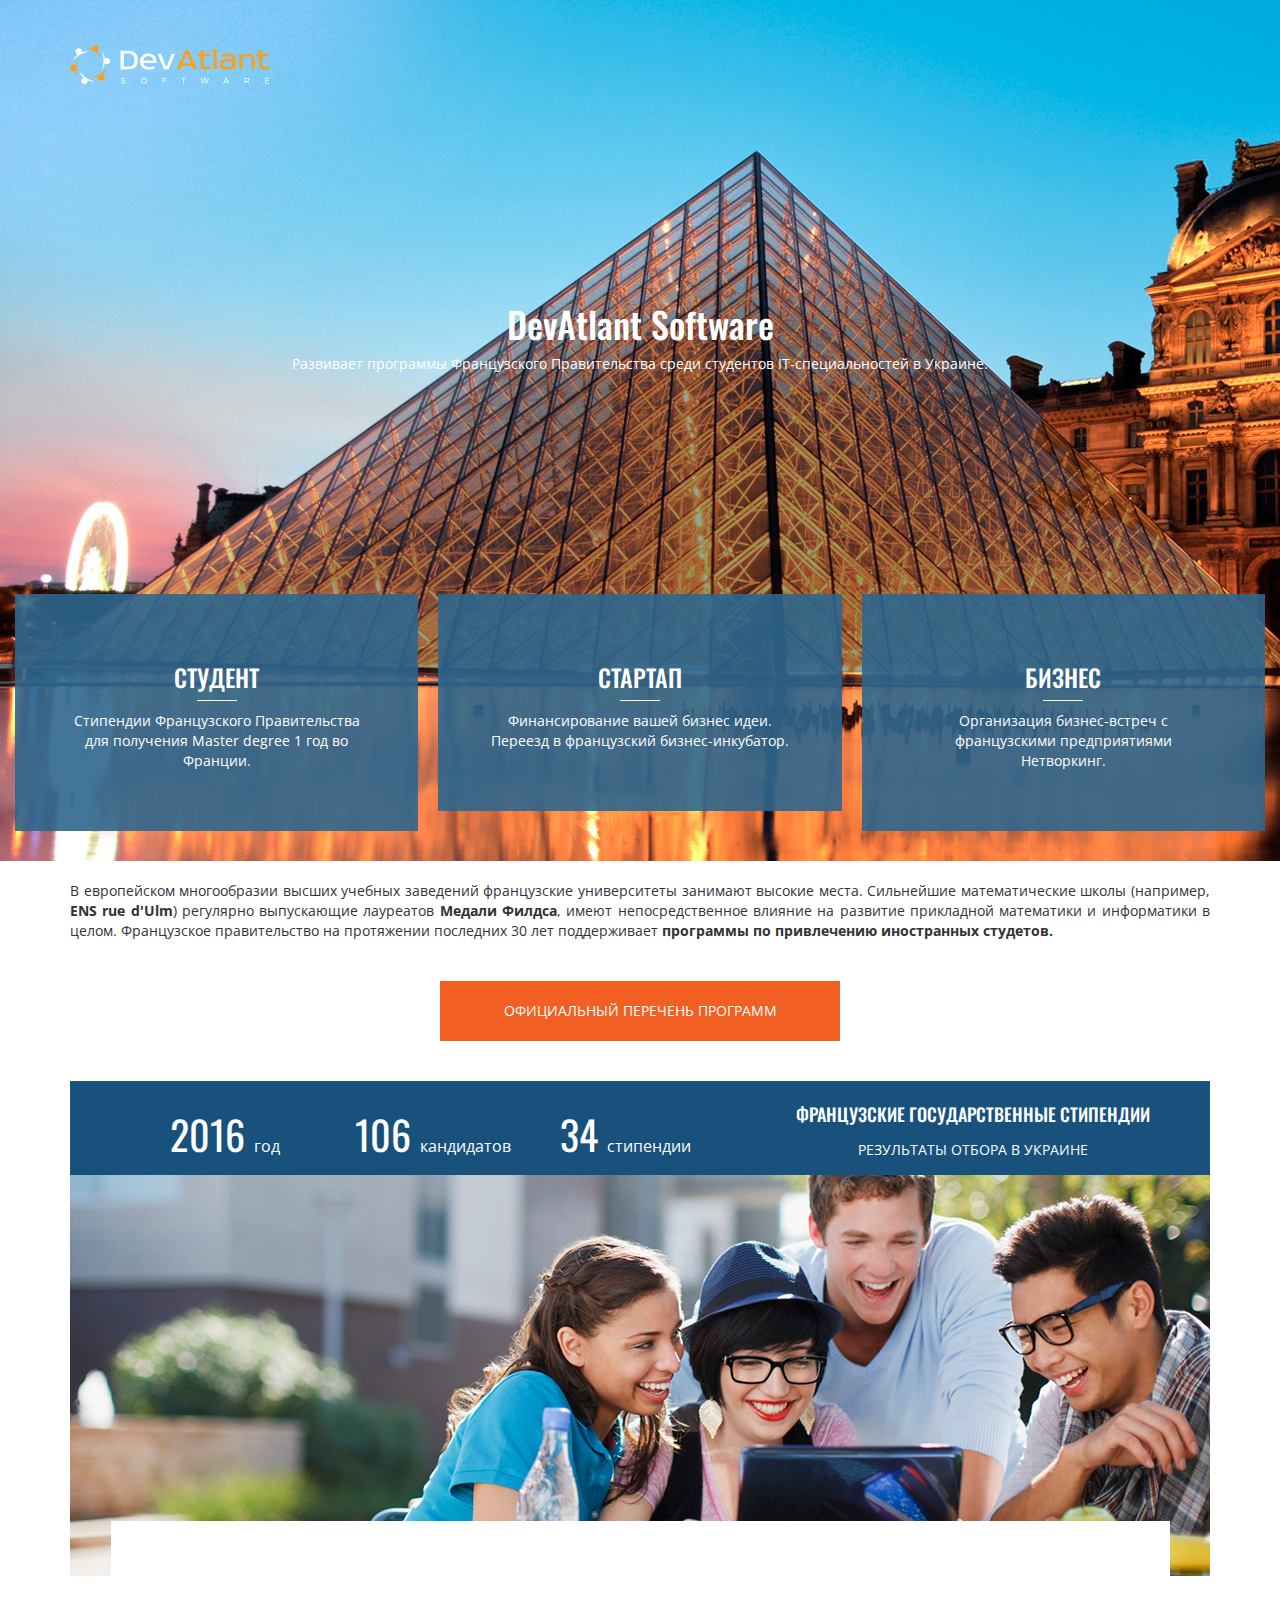
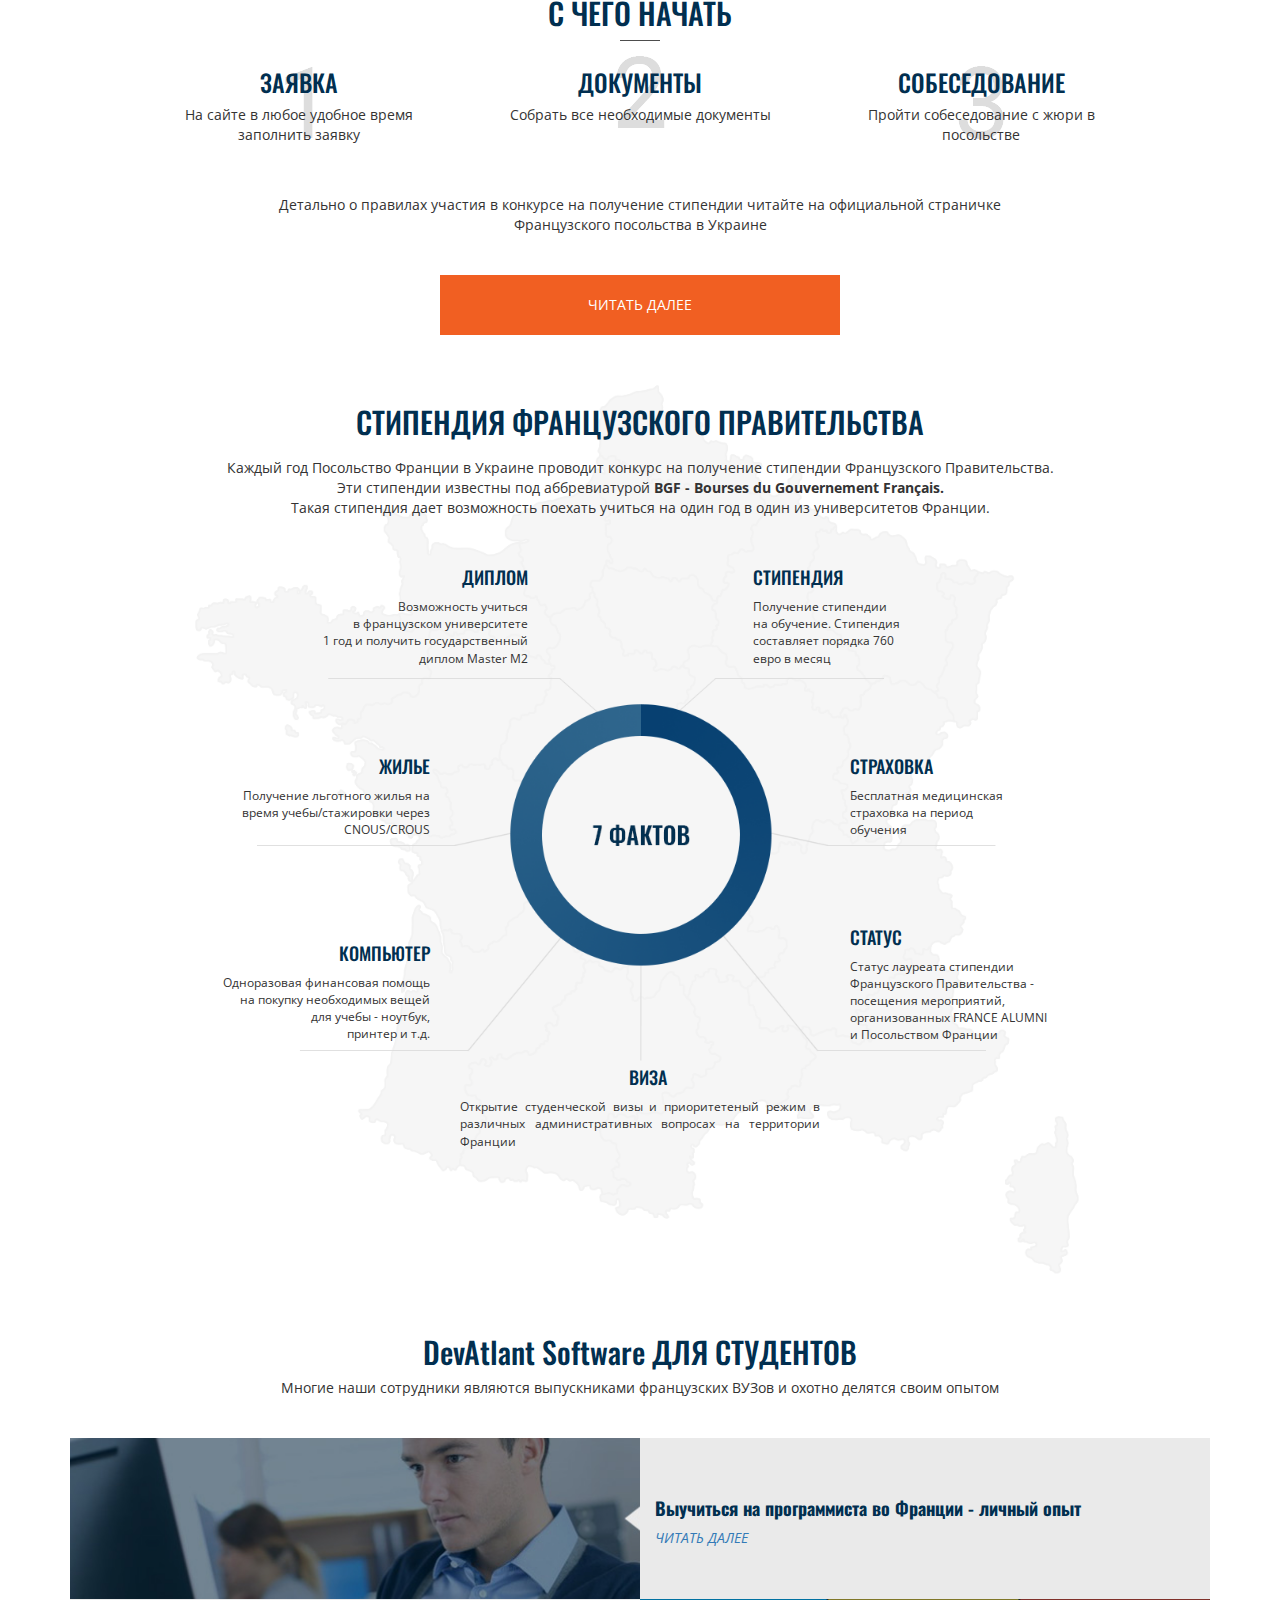
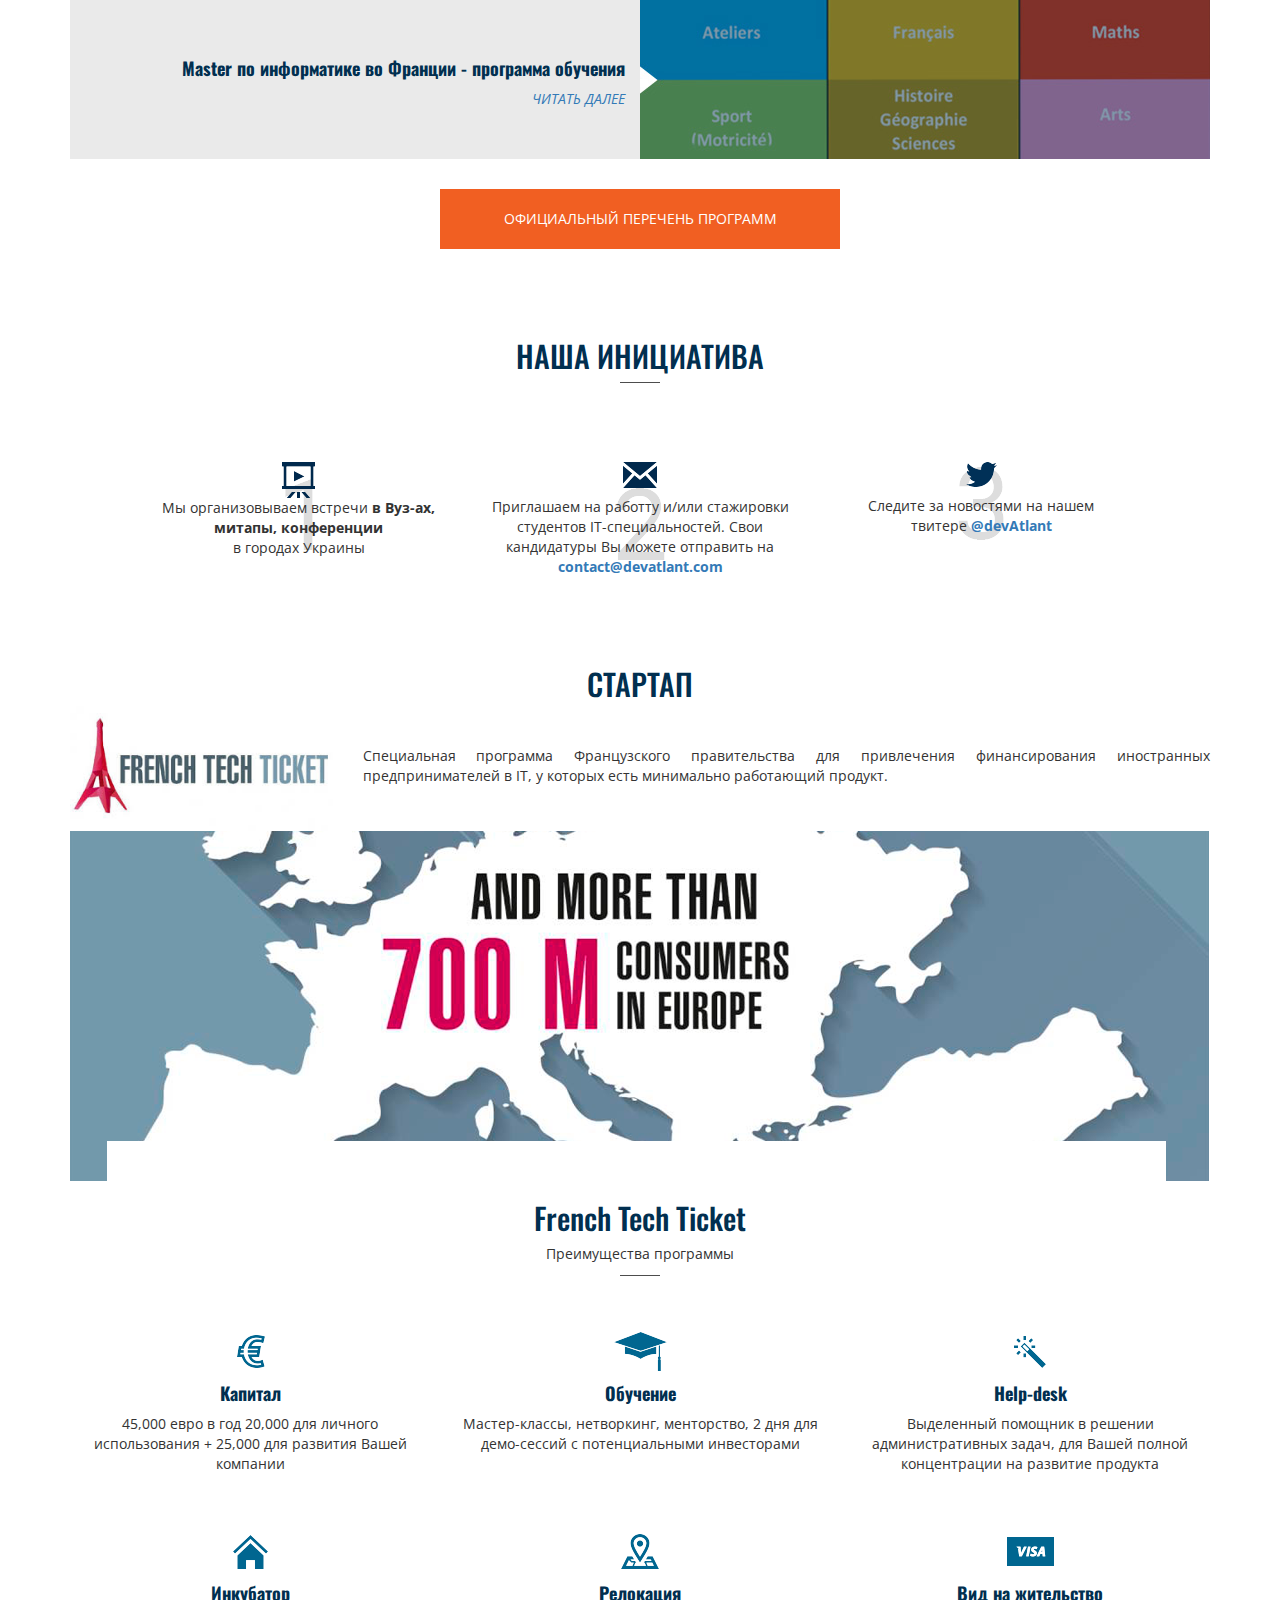
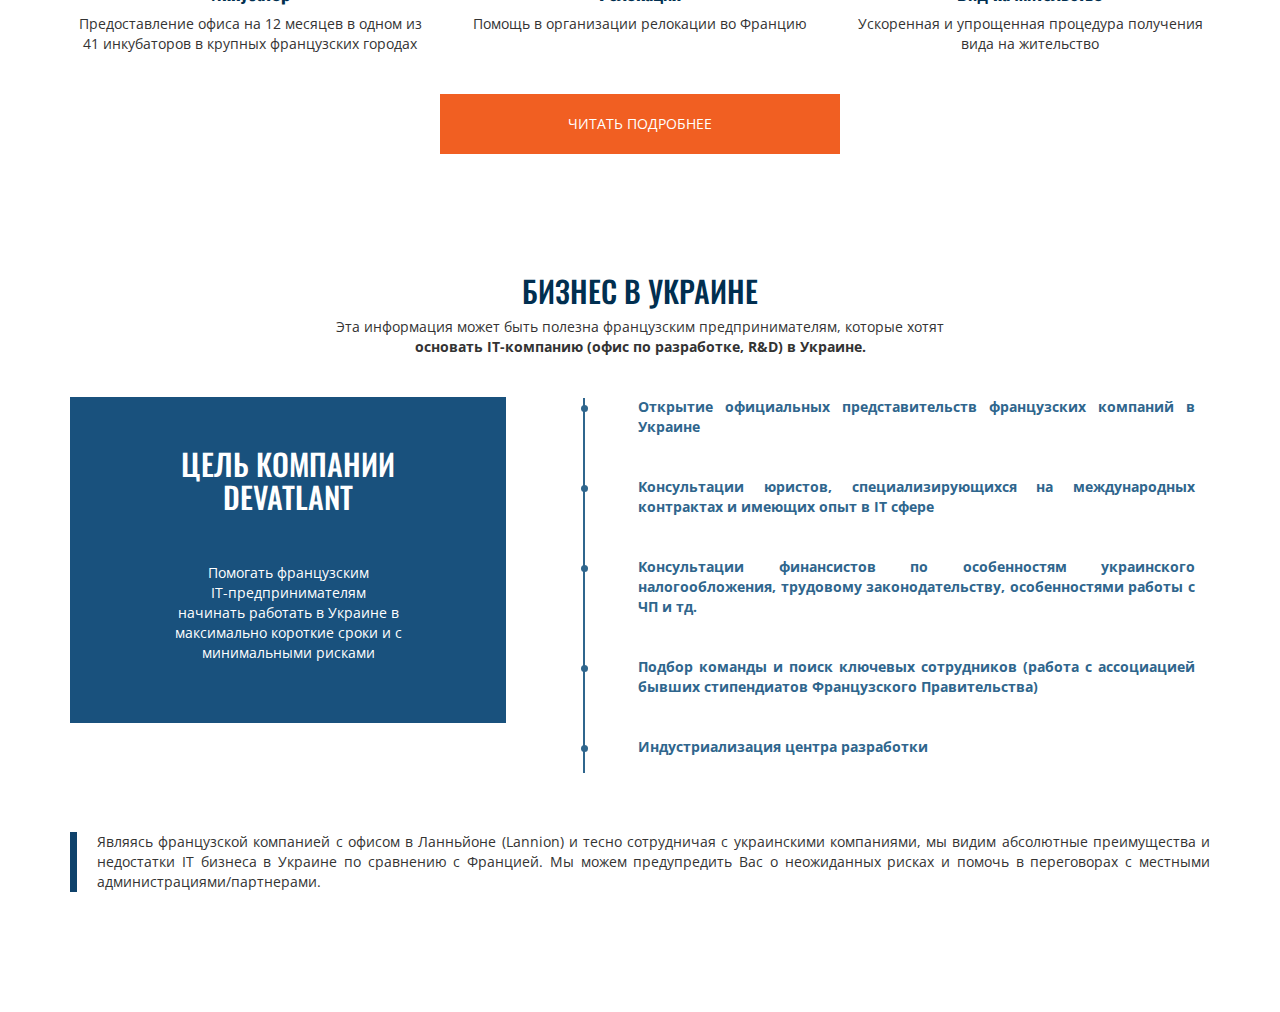
==== devanlant_main.html @ 15097afb "Merge pull request #17 from JeanneAstride/master" ====
<!DOCTYPE html>
<html lang="en">

<head>
    <meta charset="utf-8">
    <meta http-equiv="X-UA-Compatible" content="IE=edge">

    <title>Стипендии Французского Правительства</title>
    <meta name="viewport" content="width=device-width, initial-scale=1">

    <!-- Bootstrap -->
	<link href="styles/bootstrap/bootstrap.min.css" rel="stylesheet">

	<!-- Style -->
    <link href="styles/main-page/styles.css" rel="stylesheet">
    
    <!-- Font Oswald -->
    <link href="https://fonts.googleapis.com/css?family=Oswald:600&amp;subset=cyrillic" rel="stylesheet">

    <!-- Font OpenSans -->
    <link href='https://fonts.googleapis.com/css?family=Open+Sans:600,600italic' rel='stylesheet' type='text/css'>

    <link rel="icon" type="image/png" href="favicon-32x32.png">
    <link rel="shortcut icon" type="image/x-icon" href="favicon.ico">

</head>

<body>

 <!-- =========================
     START HEADER
     ============================== -->

    <section id="HEADER" class="header_main-page">
        <div class="container">

            <!--HEADER logo-->
            <div class="row">
                <div class="col-md-12 logo_main-page">
                    <a href="#">
                        <img src="images/main-page/logo.png" alt="Logo">
                    </a>
                </div>
            </div>
            <!-- AND HEADER logo -->
            
            <!-- HEADER title-->
            <div class="row">
                <div class="col-md-12">
                    <div class="title-header_main-page text-center">
                        <h1>DevAtlant Software</h1>
                        <p>Развивает программы Французского Правительства среди студентов IT-специальностей в Украине.</p>
                    </div>
                </div>
            </div>
            <!-- AND HEADER title-->
        </div>

        <!-- HEADER block-item-->
        <div class="row wrap-block_header">
            <div class="col-sm-4 block-item_header ">
                <div class="item_header text-center thumbnail">
                    <h3>СТУДЕНТ</h3>
                    <img src="images/main-page/line_white.png" alt="line">   
                    <p>Стипендии Французского Правительства для получения Master degree 1 год во Франции.</p>
                </div>
            </div>
            <div class="col-sm-4 block-item_header">
                <div class="item_header text-center thumbnail">
                    <h3>СТАРТАП</h3>
                    <img src="images/main-page/line_white.png" alt="line">   
                    <p>Финансирование вашей бизнес идеи. Переезд в французский бизнес-инкубатор.</p>
                </div>
            </div>
            <div class="col-sm-4 block-item_header">
                <div class="item_header text-center thumbnail">
                    <h3>БИЗНЕС</h3>
                    <img src="images/main-page/line_white.png" alt="line">   
                    <p>Организация бизнес-встреч с французскими предприятиями</br> Нетворкинг.</p>
                </div>
            </div>
        </div>
        <!-- AND HEADER block-item-->
    
    </section>
    <!-- END HEADER -->

     

<!-- =========================
     START STUDENT SECTION
     ============================== -->
    <section id="STUDENT" class="student-section">

        <!-- STUDENT SECTION first-part-->
        <div class="container">
            <div class="row">
                <div class="col-md-12">
                    <div class="firfst-part_student-section text-justify">
                        <p>В европейском многообразии высших учебных заведений французские университеты занимают высокие места. Сильнейшие математические школы (например, <b>ENS rue d'Ulm</b>) регулярно выпускающие лауреатов <b>Медали Филдса</b>, имеют непосредственное влияние на развитие прикладной математики и информатики в целом. Французское правительство на протяжении последних 30 лет поддерживает <b>программы по привлечению иностранных студетов.</b>
                        </p>
                    </div>
                </div>
            </div>
            <div class="row">
                <div class="col-md-6 col-md-offset-3 text-center">
                    <a href="" class="btn button_student-section" role="button">ОФИЦИАЛЬНЫЙ ПЕРЕЧЕНЬ ПРОГРАММ</a>
                </div>
            </div>
        </div>
        <!-- AND STUDENT SECTION first-part-->

        <!-- STUDENT SECTION statistics-->
        <div class="container statistics_student-section">
            <div class="row custom-table_statistics-grant">
                <div class="col-md-3 text-left year-statistics_student-section">
                    <p>2016 <span>год</span></p>
                </div>
                <div class="col-md-2 text-left person-statistics_student-section">
                    <p>106 <span>кандидатов</span></p>
                </div>
                <div class="col-md-2 text-left grant-statistics_student-section">
                    <p>34 <span>стипендии</span></p>
                </div>
                <div class="col-md-5 text-center title-statistics_student-section">
                    <h4>ФРАНЦУЗСКИЕ ГОСУДАРСТВЕННЫЕ СТИПЕНДИИ</h4>
                    <span>РЕЗУЛЬТАТЫ ОТБОРА В УКРАИНЕ</span>    
                </div>
            </div>
            <div class="row">
                <div class="col-md-12">
                    <img class="img-responsive" src="images/main-page/statis_img.png" alt="statistics">
                </div>
            </div>
        </div>
        <!--AND STUDENT SECTION statistics-->

        <!-- STUDENT SECTION start-->
        <div class="container start_student-section">
            <div class="row">
                <div class="col-md-12  text-center">
                    <h2>C ЧЕГО НАЧАТЬ</h2>
                    <img src="images/main-page/line.png" alt="line">
                </div>
            </div>
            <div class="row">
                <div class="col-md-3 col-md-offset-1 text-center item1-start_student-section">
                    <h3>ЗАЯВКА</h3>
                    <p>На сайте в любое удобное время заполнить заявку</p>
                </div>
                <div class="col-md-4 text-center item2-start_student-section">
                    <h3>ДОКУМЕНТЫ</h3>
                    <p>Собрать все необходимые документы</p>
                </div>
                <div class="col-md-3 text-center item3-start_student-section">
                    <h3>СОБЕСЕДОВАНИЕ</h3>
                    <p>Пройти собеседование с жюри в посольстве</p>
                </div>
            </div>
            <div class="row">
                <div class="col-md-12 text-center">
                    <div class="competition_student-section">
                        <p>Детально о правилах участия в конкурсе на получение стипендии читайте на официальной страничке </br>Французского посольства в Украине</p>
                        <a href="" class="btn button_student-section" role="button">ЧИТАТЬ ДАЛЕЕ</a>
                    </div>
                </div>
            </div>
        </div>
        <!-- AND STUDENT SECTION start-->

        <!-- STUDENT SECTION map facts-->
        <div class="container">
            <div class="map-facts_student-section">
                <div class="row">
                    <div class="col-md-12 text-center title-facts_student-section">
                        <h2>СТИПЕНДИЯ ФРАНЦУЗСКОГО ПРАВИТЕЛЬСТВА</h2>
                        <p>Каждый год Посольство Франции в Украине проводит конкурс на получение стипендии Французского Правительства.</br>Эти стипендии известны под аббревиатурой <b>BGF - Bourses du Gouvernement Français.</b></br>Такая стипендия дает возможность поехать учиться на один год в один из университетов Франции.</p>
                    </div>
                </div>
                <div class="row">
                    <div class="col-sm-4 col-sm-offset-1 text-right item1-map-facts_student-section">
                        <h4>ДИПЛОМ</h4>
                        <p>Возможность учиться</br>в французском университете</br>1 год и получить государственный</br>диплом Master M2</p>    
                    </div>
                    <div class="col-sm-4 col-sm-offset-2 text-left item2-map-facts_student-section">
                        <h4>СТИПЕНДИЯ</h4>
                        <p>Получение стипендии</br>на обучение. Стипендия</br>составляет порядка 760</br>евро в месяц</p>    
                    </div>
                </div>
                <div class="row">
                    <div class="col-sm-4 text-right item3-map-facts_student-section">
                        <h4>ЖИЛЬЕ</h4>
                        <p>Получение льготного жилья на</br>время учебы/стажировки через</br>CNOUS/CROUS</br></p>    
                    </div>
                    <div class="col-sm-4 col-sm-offset-4 text-left item4-map-facts_student-section">
                        <h4>СТРАХОВКА</h4>
                        <p>Бесплатная медицинская</br>страховка на период</br>обучения</br></p>    
                    </div>
                </div>
                <div class="row">
                    <div class="col-sm-4 text-right item5-map-facts_student-section">
                        <h4>КОМПЬЮТЕР</h4>
                        <p>Одноразовая финансовая помощь</br>на покупку необходимых вещей</br>для учебы - ноутбук,</br>принтер и т.д.</p>    
                    </div>
                    <div class="col-sm-4 col-sm-offset-4 text-left item6-map-facts_student-section">
                        <h4>СТАТУС</h4>
                        <p>Статус лауреата стипендии</br>Французского Правительства -</br>посещения мероприятий,</br>организованных FRANCE ALUMNI</br>и Посольством Франции</p>    
                    </div>
                </div>
                <div class="row">
                    <div class="col-sm-4 col-sm-offset-4 item7-map-facts_student-section">
                        <h4>ВИЗА</h4>
                        <p>Открытие студенческой визы и приоритетеный режим в различных административных вопросах на территории Франции</p>    
                    </div>
                </div>
            </div>
        </div>
        <!--AND STUDENT SECTION map facts-->

        <!-- STUDENT SECTION study-->
        <div class="container title-study_student-section">
            <div class="row">
                <div class="col-md-12 text-center study_student-section">
                    <h2>DevAtlant Software ДЛЯ СТУДЕНТОВ</h2>
                    <p>Многие наши сотрудники являются выпускниками французских ВУЗов и охотно делятся своим опытом</p>
                </div>
            </div>
        </div>
        <div class="container box-study_student-section">
            <div class="row custom-table">
                <div class="col-md-6 block1-study_student-section">
                </div>
                <div class="col-md-6 text-left block2-study_student-section">
                    <h4><strong>Выучиться на программиста во Франции - личный опыт</strong></h4>
                    <a href=""><em>ЧИТАТЬ ДАЛЕЕ</em></a>
                </div>
            </div>
            <div class="row custom-table">
                <div class="col-md-6 text-right block3-study_student-section">
                    <h4><strong>Master по информатике во Франции - программа обучения</strong></h4>
                    <a href=""><em>ЧИТАТЬ ДАЛЕЕ</em></a>
                </div>
                <div class="col-md-6 block4-study_student-section">
                </div>
            </div>
        </div>
        <div class="container">
            <div class="row">
                <div class="col-md-6 col-md-offset-3 text-center">
                    <a href="" class="btn button_student-section" role="button">ОФИЦИАЛЬНЫЙ ПЕРЕЧЕНЬ ПРОГРАММ</a>
                </div>
            </div>
        </div>
        <!-- AND STUDENT SECTION study-->
        
        <!-- STUDENT SECTION initiative-->
        <div class="container title-initiative_student-section">
            <div class="row">
                <div class="col-md-12  text-center">
                    <h2>НАША ИНИЦИАТИВА</h2>
                    <img src="images/main-page/line.png" alt="line"> 
                </div>
            </div>
        </div>
        <div class="container box-initiative_student-section">
            <div class="row">
                <div class="col-md-3 col-md-offset-1 text-center item1-initiative_student-section">
                    <img src="images/main-page/icon_1.png">
                    <p>Мы организовываем встречи <strong>в Вуз-ах, </br>митапы, конференции </br></strong>в городах Украины</p>
                </div>
                <div class="col-md-4 text-center item2-initiative_student-section">
                    <img src="images/main-page/icon_2.png">
                    <p>Приглашаем на работту и/или стажировки </br>студентов IT-специальностей. Свои </br>кандидатуры Вы можете отправить на </br><a href=""><strong>contact@devatlant.com</strong></a></p>
                </div>
                <div class="col-md-3 text-center item3-initiative_student-section">
                    <img src="images/main-page/icon_3.png">
                    <p>Следите за новостями на нашем </br>твитере <a href=""><strong>@devAtlant</strong></a></p>
                </div>
            </div>
        </div>
        <!--AND STUDENT SECTION initiative-->
    </section>
    <!-- END STUDENT SECTION -->


<!-- =========================
     START START_UP SECTION
     ============================== -->
    <section id="STUDENT" class="startup-section">
        <div class="container">
            <div class="row">
                <div class="col-md-12">
                    <div class="title_startup-section text-center">
                        <h2>СТАРТАП</h2>    
                    </div>    
                </div>
            </div>
        </div>
        <div class="container box-ticket_startup-section">
            <div class="row">
                <div class="col-md-3 image-ticket_startup-section"> 
                    <img class="img-responsive" src="images/main-page/FrenchTechTickets.jpg" alt="FrenchTechTickets">      
                </div>
                <div class="col-md-9 text-justify decr-ticket_startup-section">
                    <p>Специальная программа Французского правительства для привлечения финансирования иностранных предпринимателей в IT, у которых есть минимально работающий продукт.</p>    
                </div>
            </div>
            <div class="row">
                <div class="col-md-12 map-ticket_startup-section">
                    <img class="img-responsive" src="images/main-page/startup.png" alt="start up">    
                </div>
            </div>
        </div>
        <div class="container box-advantages_startup-section">
            <div class="row">
                <div>
                    <div class="col-md-12 text-center title-advantages_startup-section">
                        <h2>French Tech Ticket</h2>
                        <p>Преимущества программы</p>
                        <img src="images/main-page/line.png" alt="line">
                    </div>   
                </div>
            </div>
        </div>
        <div class="container">
            <div class="row items-advantages_startup-section">
                <div class="col-md-4 text-center">
                    <img src="images/main-page/icon_1_1.png">
                    <h4><strong>Капитал</strong></h4>
                    <p>45,000 евро в год 20,000 для личного использования + 25,000 для развития Вашей компании</p>
                </div>
                <div class="col-md-4 text-center">
                    <img src="images/main-page/icon_1_2.png">
                    <h4><strong>Обучение</strong></h4>
                    <p>Мастер-классы, нетворкинг, менторство, 2 дня для демо-сессий с потенциальными инвесторами</p>
                </div>
                <div class="col-md-4 text-center">
                    <img src="images/main-page/icon_1_3.png">
                    <h4><strong>Help-desk</strong></h4>
                    <p>Выделенный помощник в решении административных задач, для Вашей полной концентрации на развитие продукта</p>
                </div>
            </div>
            <div class="row items-advantages_startup-section">
                <div class="col-md-4 text-center">
                    <img src="images/main-page/icon_1_4.png">
                    <h4><strong>Инкубатор</strong></h4>
                    <p>Предоставление офиса на 12 месяцев в одном из 41 инкубаторов в крупных французских городах</p>
                </div>
                <div class="col-md-4 text-center">
                    <img src="images/main-page/icon_1_5.png">
                    <h4><strong>Релокация</strong></h4>
                    <p>Помощь в организации релокации во Францию</p>
                </div>
                <div class="col-md-4 text-center">
                    <img src="images/main-page/icon_1_6.png">
                    <h4><strong>Вид на жительство</strong></h4>
                    <p>Ускоренная и упрощенная процедура получения вида на жительство</p>
                </div>
            </div>
        </div>
        <div class="container">
            <div class="row">
                <div class="col-md-6 col-md-offset-3 text-center">
                    <a href="" class="btn button_startup-section" role="button">ЧИТАТЬ ПОДРОБНЕЕ</a>
                </div>
            </div>
        </div>
    </section>
    <!-- END START_UP SECTION -->


<!-- =========================
     START BUSINESS SECTION
     ============================== -->
    <section id="BUSINESS" class="business-section">
        <div class="container">
            <div class="row">
                <div class="col-md-12 text-center title_business-section">
                    <h2>БИЗНЕС В УКРАИНЕ</h2>
                    <p>Эта информация может быть полезна французским предпринимателям, которые хотят </br><strong>основать IT-компанию (офис по разработке, <abbr>R&D</abbr>) в Украине.</strong></p>   
                </div>
            </div>
        </div>

        <!-- BUSINESS SECTION box-->
        <div class="container box_business-section">
            <div class="row row-table_box-business">
                <div class="col-md-5 first-col-table_box-business text-center">
                    <div class="table_box-business">
                        <div class="mission_box-business text-center">
                            <h2>ЦЕЛЬ КОМПАНИИ </br>DEVATLANT</h2>
                            <p>Помогать французским </br>IT-предпринимателям </br> начинать работать в Украине в </br>максимально короткие сроки и с </br>минимальными рисками</p>
                        </div>
                        <div class="white-block_box-business">
                        </div>    
                    </div>    
                </div>
                <div class="col-md-7 second-col-table_box-business text-justify">
                    <ul>
                        <li><strong>Открытие официальных представительств французских компаний в Украине</strong></li>
                        <li><strong>Консультации юристов, специализирующихся на международных контрактах и имеющих опыт в IT сфере</li>
                        <li><strong>Консультации финансистов по особенностям украинского налогообложения, трудовому законодательству, особенностями работы с ЧП и тд.</strong></strong></li>
                        <li><strong>Подбор команды и поиск ключевых сотрудников (работа с ассоциацией бывших стипендиатов Французского Правительства)</strong></li>
                        <li><strong>Индустриализация центра разработки</strong></li>
                    </ul>   
                </div>
            </div>
        </div>
        <div class="container">
            <div class="row">
                <div class="col-md-12 wrap-risks_business-section">
                    <div class="risks_business-section text-justify">
                        <p>Являясь французской компанией с офисом в Ланньйоне (Lannion) и тесно сотрудничая с украинскими компаниями, мы видим абсолютные преимущества и недостатки IT бизнеса в Украине по сравнению с Францией. Мы можем предупредить Вас о неожиданных рисках и помочь в переговорах с местными администрациями/партнерами.</p>
                    </div>
                </div>
            </div>
        </div>
    </section>  
    <!-- END BUSINESS SECTION -->

</body>

</html>
---- styles/main-page/styles.css ----
/* BODY */
body {
	background-color: white;
	font-family: 'Open Sans', sans-serif;
}

.header_main-page,
.student-section,
.startup-section,
.business-section {
	padding: 20px;
}

h1, 
h2,
h3,
h4 {
	font-family: 'Oswald', sans-serif;
	color: rgb(1, 47, 80);
}

h2 {
	margin-bottom: 0;
}

.header_main-page h1, 
.header_main-page h3 {
	color: white;
}

/* HEADER */

.header_main-page {
    background: url(../../images/main-page/header-bg.png);
    background-attachment: fixed;
	background-repeat: no-repeat;
    background-size: cover;
}

.logo_main-page {
	margin-top: 25px;
	display: block;
}

.title-header_main-page {
	padding: 200px 0;
	color: white;
}

.block-item_header {
	margin: 0;
	padding: 10px;
}

.item_header {
	border-width: 0;
	border-radius: 0;
	padding: 50px;
	margin:0;
	background-color: rgba(47, 102, 141, 0.9);
	color: white;
}

.item_header p {
	margin-top: 10px;
}

/* STUDENT SECTION */

.button_student-section,
.button_startup-section {
	border-width: 0;
	border-radius: 0;
	width: 100%;
	max-width: 400px;
	padding: 20px;
	margin-top: 30px;

	background-color: rgb(241, 95, 34);
	color: white;
}

.button_student-section:hover,
.button_startup-section:hover {
	background-color: rgb(201, 85, 36);
	color: white;
}

/*Statistics-grant*/

.statistics_student-section {
	margin-top: 40px;
}

.custom-table_statistics-grant {
	margin: 0;
}

.year-statistics_student-section,
.person-statistics_student-section,
.grant-statistics_student-section,
.title-statistics_student-section {
	margin: 0;
	padding: 10px;
	background-color: rgba(25, 81, 125, 1);
	color: white;
}

.title-statistics_student-section {
	vertical-align: middle;
	padding: 8px;
}

.person-statistics_student-section {
	padding-left: 8px;
	padding-right: 8px;
}

.year-statistics_student-section p,
.person-statistics_student-section p,
.grant-statistics_student-section p {
	vertical-align: middle;
	margin: 0;
	font-family: 'Oswald', sans-serif;
	font-size: 30px;
	line-height: 0.5;
}

.year-statistics_student-section span,
.person-statistics_student-section span,
.grant-statistics_student-section span {
	font-family: 'Open Sans', sans-serif;
	font-size: 14px;
}

.title-statistics_student-section h4 {
	margin: 0;
	padding: 12px;
	line-height: 1.5;
	color: white;
}
/*And Statistics-grant*/

.item1-start_student-section,
.item2-start_student-section,
.item3-start_student-section {
	background-repeat: no-repeat;
	background-position: center;
	padding: 20px 0;
}

.item1-start_student-section {
	background-image: url(../../images/main-page/dig_1.png);
	background-repeat: no-repeat;
}

.item2-start_student-section {
	background-image: url(../../images/main-page/dig_2.png);
	background-repeat: no-repeat;
}

.item3-start_student-section {
	background-image: url(../../images/main-page/dig_3.png);
	background-repeat: no-repeat;
}

.item1-start_student-section h2,
.item2-start_student-section h2,
.item3-start_student-section h2 {
	margin-top: 80px;
}

.competition_student-section {
	margin-top: 40px;
}

/* Map facts*/

.title-facts_student-section {
	margin-top: 140px;
}

.title-facts_student-section p {
	margin-top: 40px;
}

.map-facts_student-section {
	background-image: url(../../images/main-page/map-france.png);
	background-position: 50% 70%;
	background-repeat: no-repeat;
	background-size: contain;
}

.item1-map-facts_student-section,
.item2-map-facts_student-section,
.item3-map-facts_student-section,
.item4-map-facts_student-section,
.item5-map-facts_student-section,
.item6-map-facts_student-section,
.item7-map-facts_student-section {
	border-bottom: 2px solid #ccc;
	font-size: 12px;
}

.item7-map-facts_student-section {
	padding-left: 100px;
	text-align: right;
}
/* And map facts */

.study_student-section {
	margin-top: 40px;
}

.study_student-section p{
	margin-top: 10px;
}

/* BOX-study */

.box-study_student-section {
	margin-top: 30px;
}

.block1-study_student-section {
	height: 0;
	padding-bottom: 28.10%;
	background-image: url(../../images/main-page/student.jpg);
	background-repeat: no-repeat;
	background-size: cover;
	background-position: center;
}

.block2-study_student-section,
.block3-study_student-section {
	vertical-align: middle;
    padding-top: 40px;
    padding-bottom: 40px;
	background-color: rgb(234, 234, 234);

}

.block4-study_student-section {
	height: 0;
	padding-bottom: 28.10%;
	background-image: url(../../images/main-page/subject.jpg);
	background-repeat: no-repeat;
	background-size: cover;
	background-position: center;
}
/* And BOX-study */


.title-initiative_student-section {
	margin-top: 70px;	
}

.box-initiative_student-section {
	margin-top: 50px;
}

.item1-initiative_student-section,
.item2-initiative_student-section,
.item3-initiative_student-section {
	background-repeat: no-repeat;
	background-position: center;
	padding: 20px 0;
}

.item1-initiative_student-section {	
	background-image: url(../../images/main-page/dig_1.png);
}

.item2-initiative_student-section {
	background-image: url(../../images/main-page/dig_2.png);
;
}

.item3-initiative_student-section {
	background-image: url(../../images/main-page/dig_3.png);
}

.item2-initiative_student-section p,
.item3-initiative_student-section p {
	margin-top: 9px;
}

/* START_UP SECTION */

.box_business-section {
	margin-top: 30px;
}

.decr-ticket_startup-section{
	padding-top: 46px;

}

.title-advantages_startup-section p{
	margin-top: 10px;
	margin-bottom: 0;
}

.items-advantages_startup-section {
	margin-top: 40px;
}

.items-advantages_startup-section h4 {
	margin-top: 5px;
}

/* BUSINESS SECTION */

.title_business-section {
	margin-top: 60px;
}

.title_business-section p {
	margin-top: 10px;
}

.second-col-table_box-business:before {
	position: absolute;
	display: block;
	content: '';
	left: 0;
	top: 1px;
	width: 2px;
	height: 100%;
	background-color: rgba(47, 102, 141, 1);
}

.table_box-business {
	display: table;
	height: 100%;
	width: 100%;
}

.mission_box-business {
	display: table-cell;
	vertical-align: middle;
	width: 85%;
	background-color: rgba(25, 81, 125, 1);
}

.mission_box-business h2,
.mission_box-business p {
	margin-top: 50px; 
	color: white;
}

.mission_box-business p {
	margin-bottom: 60px;
	padding: 0 40px;
}

.white-block_box-business {
	display: none;
}

.first-col-table_box-business {
	padding-left: 0;
	padding-right: 0;
	margin-bottom: 30px;
}

.second-col-table_box-business ul {
	list-style: none;
}

.second-col-table_box-business li {
	position: relative;
	padding-bottom: 40px;
	color: rgba(47, 102, 141, 1);
}

.second-col-table_box-business li:last-child {
	padding-bottom: 5px;
}
.second-col-table_box-business li:before {
	position: absolute;
	display: block;
	content: '';
	left: -57px;
	top: 8px;
	width: 7px;
	height: 7px;
	border-radius: 50%;
	background-color: rgba(47, 102, 141, 1);
}

.wrap-risks_business-section {
	padding-left: 0;
}

.risks_business-section {
	margin-top: 60px;
	margin-bottom: 100px;
	padding-left: 20px;
	border-left: 7px solid #0f426b;
}

.risks_business-section p{
	margin-top: 6px;
	margin-bottom: 4px;
}


@media (min-width: 720px) {

	.custom-table_statistics-grant {
		display: table;
		width: 100%;
		margin: 0;
	}

	.year-statistics_student-section,
	.person-statistics_student-section,
	.grant-statistics_student-section,
	.title-statistics_student-section {
		display: table-cell;
		float: none;
		height: 100%;
		vertical-align: bottom;
		margin: 0;
		padding-top: 0;
		padding-bottom: 15px;
		background-color: rgba(25, 81, 125, 1);
		color: white;
	}

	.year-statistics_student-section {
		padding-left: 60px;
		padding-right: 60px;
	}

	.person-statistics_student-section {
		padding-left: 0;
		padding-right: 0;
	}

	.grant-statistics_student-section {
		padding-left: 15px;
		padding-right: 10px;
	}

	.title-statistics_student-section {
		vertical-align: middle;
	}

	.year-statistics_student-section p,
	.person-statistics_student-section p,
	.grant-statistics_student-section p {
		padding-top: 20px;
		padding-bottom: 10px;
		font-family: 'Oswald', sans-serif;
		font-size: 40px;
	}

	.year-statistics_student-section span,
	.person-statistics_student-section span,
	.grant-statistics_student-section span {
		font-family: 'Open Sans', sans-serif;
		font-size: 16px;
	}

	.title-statistics_student-section h4 {
		margin: 0;
		padding-bottom: 12px;
		color: white;
	}

	.map-facts_student-section {
		margin-top: 40px;
	}
}


@media (min-width: 768px) {

	.block-item_header {
		display: table-cell;
		vertical-align: top;
		float: none;
		height: 100%;
	}

	.item_header {
		height: 100%;
	}

	/*Map facts*/

	.title-facts_student-section {
	margin-top: 10px;
	}

	.title-facts_student-section p {
	margin-top: 20px;
	}

	.map-facts_student-section {
		width: 100%;
		height: 900px;
		background-image: url(../../images/main-page/map-france-7facts-line.png);
		background-position: center;
		background-repeat: no-repeat;
		background-size: contain;
		background-attachment: scroll;
	}

	.item1-map-facts_student-section,
	.item2-map-facts_student-section,
	.item3-map-facts_student-section,
	.item4-map-facts_student-section,
	.item5-map-facts_student-section,
	.item6-map-facts_student-section,
	.item7-map-facts_student-section {
		font-size: 12px;
		border: 0;
		
	}

	.item1-map-facts_student-section,
	.item2-map-facts_student-section {
		margin-top: 55px;
	}

	.item3-map-facts_student-section,
	.item4-map-facts_student-section {
		margin-top: 35px;
	}

	.item5-map-facts_student-section {
		margin-top: 45px;
	}

	.item6-map-facts_student-section {
		margin-top: 30px;
	}

	.item7-map-facts_student-section {
		margin-top: 5px;
		padding-left: 15px;
		text-align: justify;
	}

	.item7-map-facts_student-section h4{
		text-align: center;
	}

	.row-table_box-business {
		display: table;
		margin: 0 auto;
		width: 100%;
	}
	.first-col-table_box-business,
	.second-col-table_box-business {
		position: relative;
		display: table-cell;
		vertical-align: top;
		float: none;
	}

	.first-col-table_box-business {
		width: 45%;
		padding: 0;
		height: 100%;
		margin-bottom: 0; 
	}
	.second-col-table_box-business {
		width: 55%;
	}
	.white-block_box-business {
		display: table-cell;
		width: 15%;
	}

	.wrap-risks_business-section {
		padding-left: 15px;
	}
}

@media (min-width: 992px) {

	.item1-map-facts_student-section,
	.item2-map-facts_student-section,
	.item3-map-facts_student-section,
	.item4-map-facts_student-section,
	.item5-map-facts_student-section,
	.item6-map-facts_student-section,
	.item7-map-facts_student-section {
		font-size: 12px;
		border: 0;
		
	}

	.item1-map-facts_student-section,
	.item2-map-facts_student-section {
		margin-top: 30px;
	}

	.item3-map-facts_student-section,
	.item4-map-facts_student-section {
		margin-top: 70px;
	}

	.item5-map-facts_student-section {
		margin-top: 86px;
	}

	.item6-map-facts_student-section {
		margin-top: 70px;
	}

	.item7-map-facts_student-section {
		margin-top: 5px;
		text-align: justify;
	}

	.item7-map-facts_student-section h4{
		text-align: center;
		padding-left: 15px;
	}

	.year-statistics_student-section {
		padding-left: 100px;
	}

	.year-statistics_student-section,
	.person-statistics_student-section,
	.grant-statistics_student-section,
	.title-statistics_student-section {
		padding-top: 8px;
		padding-bottom: 15px;
	}

	.item1-start_student-section,
	.item2-start_student-section,
	.item3-start_student-section {
		padding: 0;
	}	

	.img_box-facts {
		margin-top: -150px;
	}

	.custom-table {
		display: table;
		width: 100%;
		margin: 0;
	}

	.block2-study_student-section,
	.block3-study_student-section {
	    padding-top: 0;
	    padding-bottom: 0;
	}

	.block1-study_student-section {
		float: none;
		display: table-cell;
		padding-bottom: 14.05%;
	}

	.block2-study_student-section,
	.block3-study_student-section {
		float: none;
		display: table-cell;
	}

	.block4-study_student-section {
		float: none;
		display: table-cell;
		padding-bottom: 14.05%;
	}
}
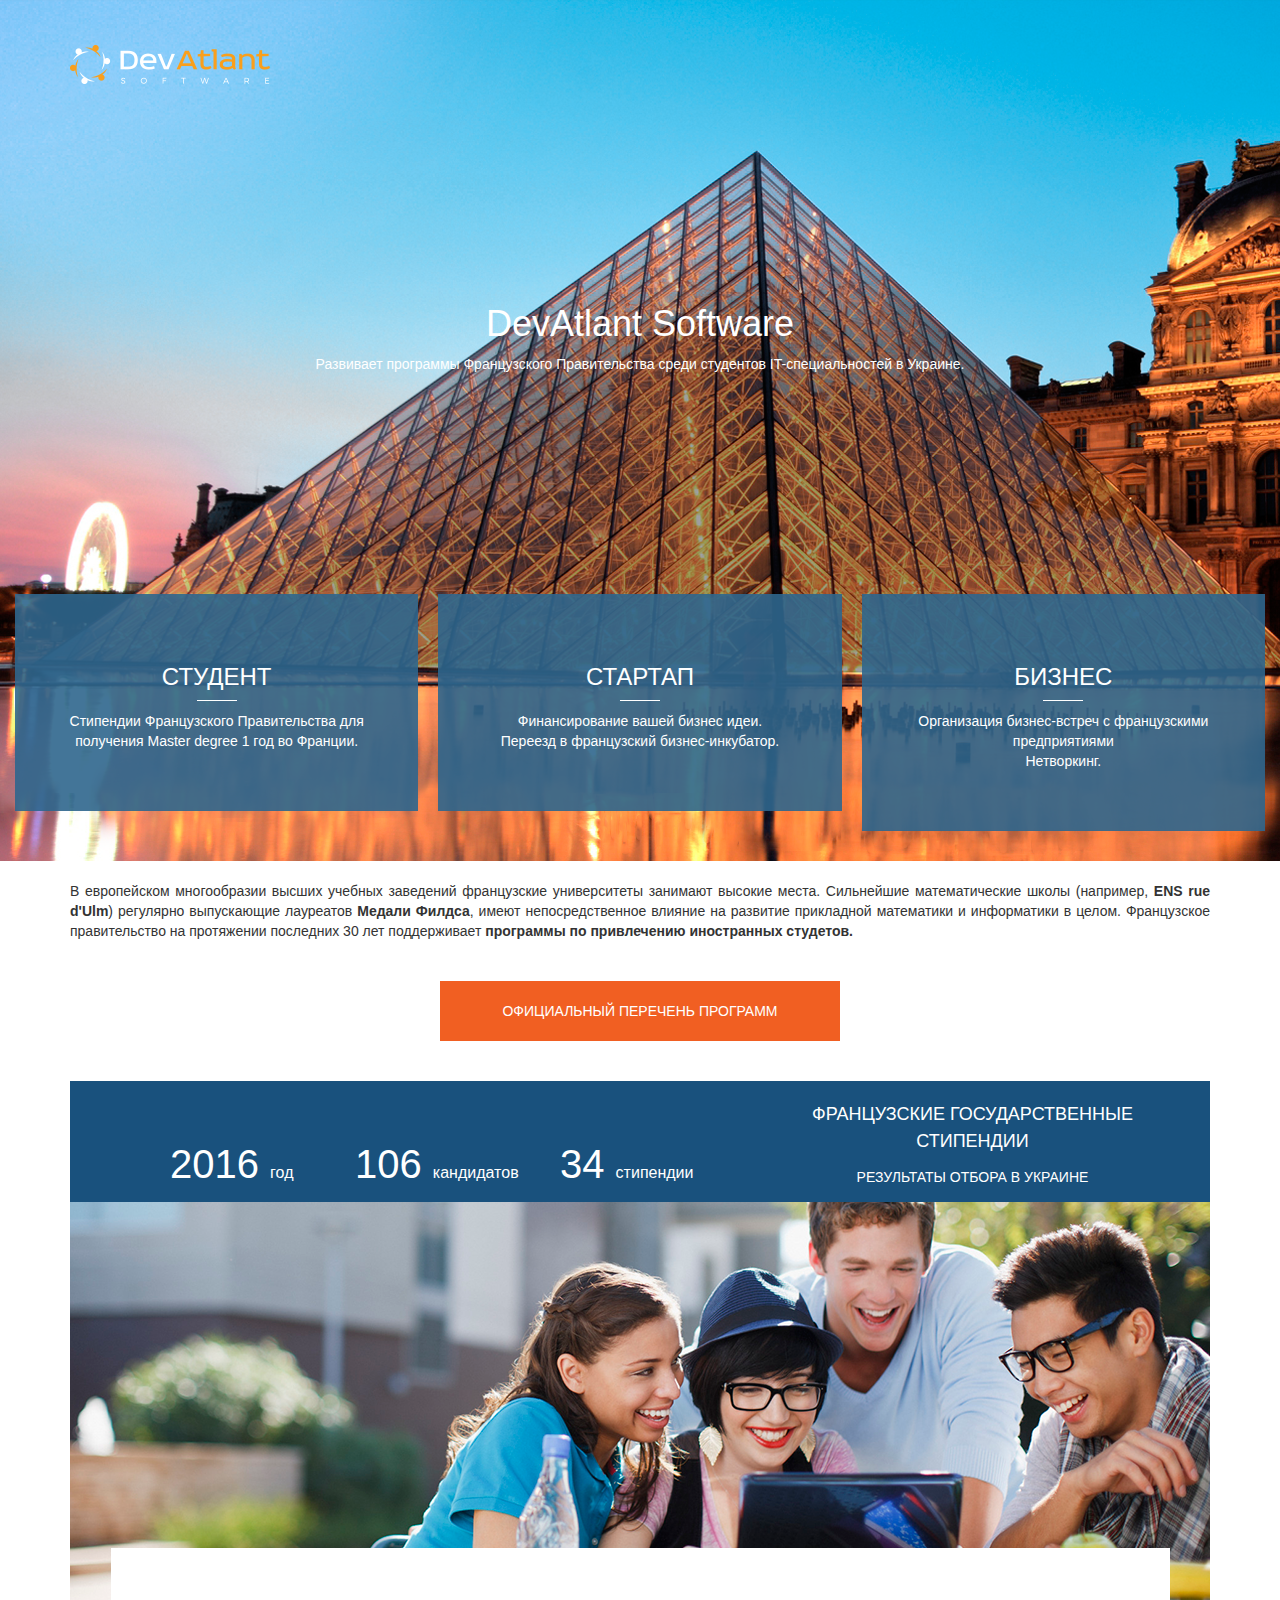
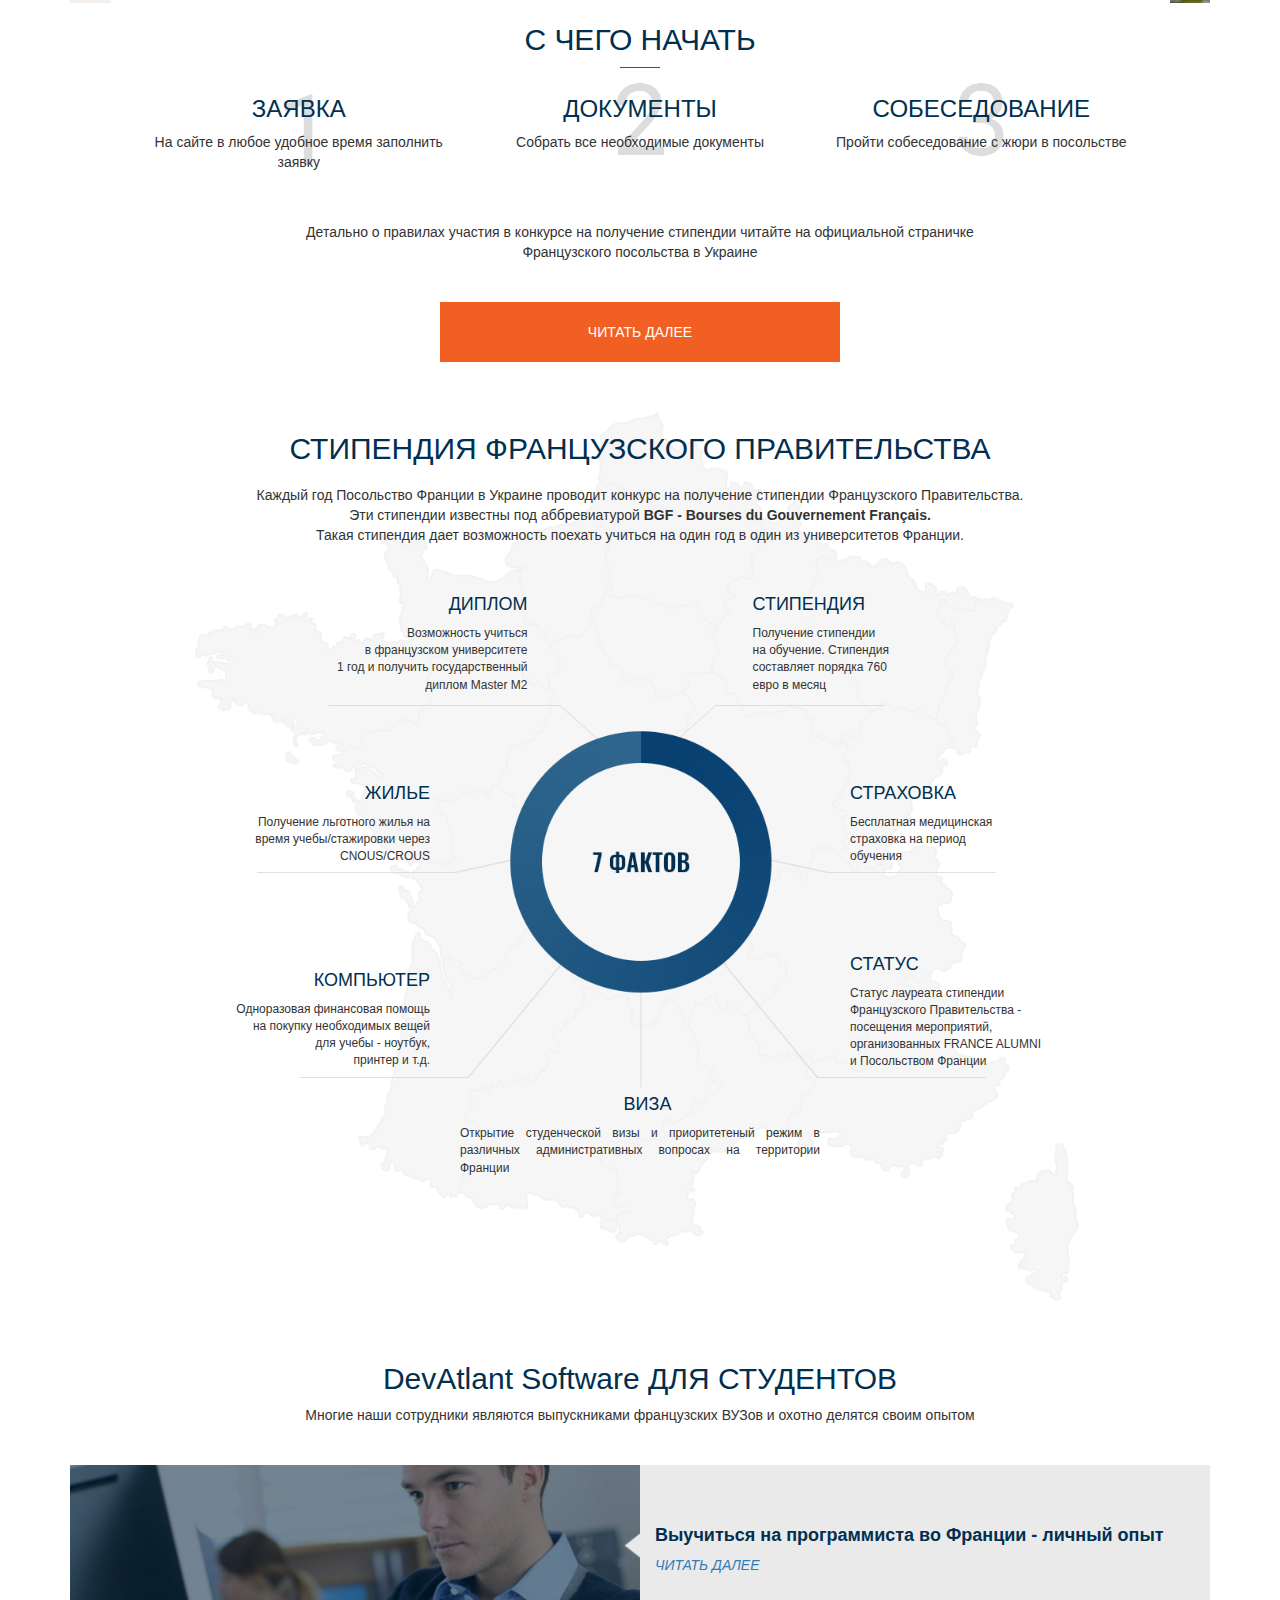
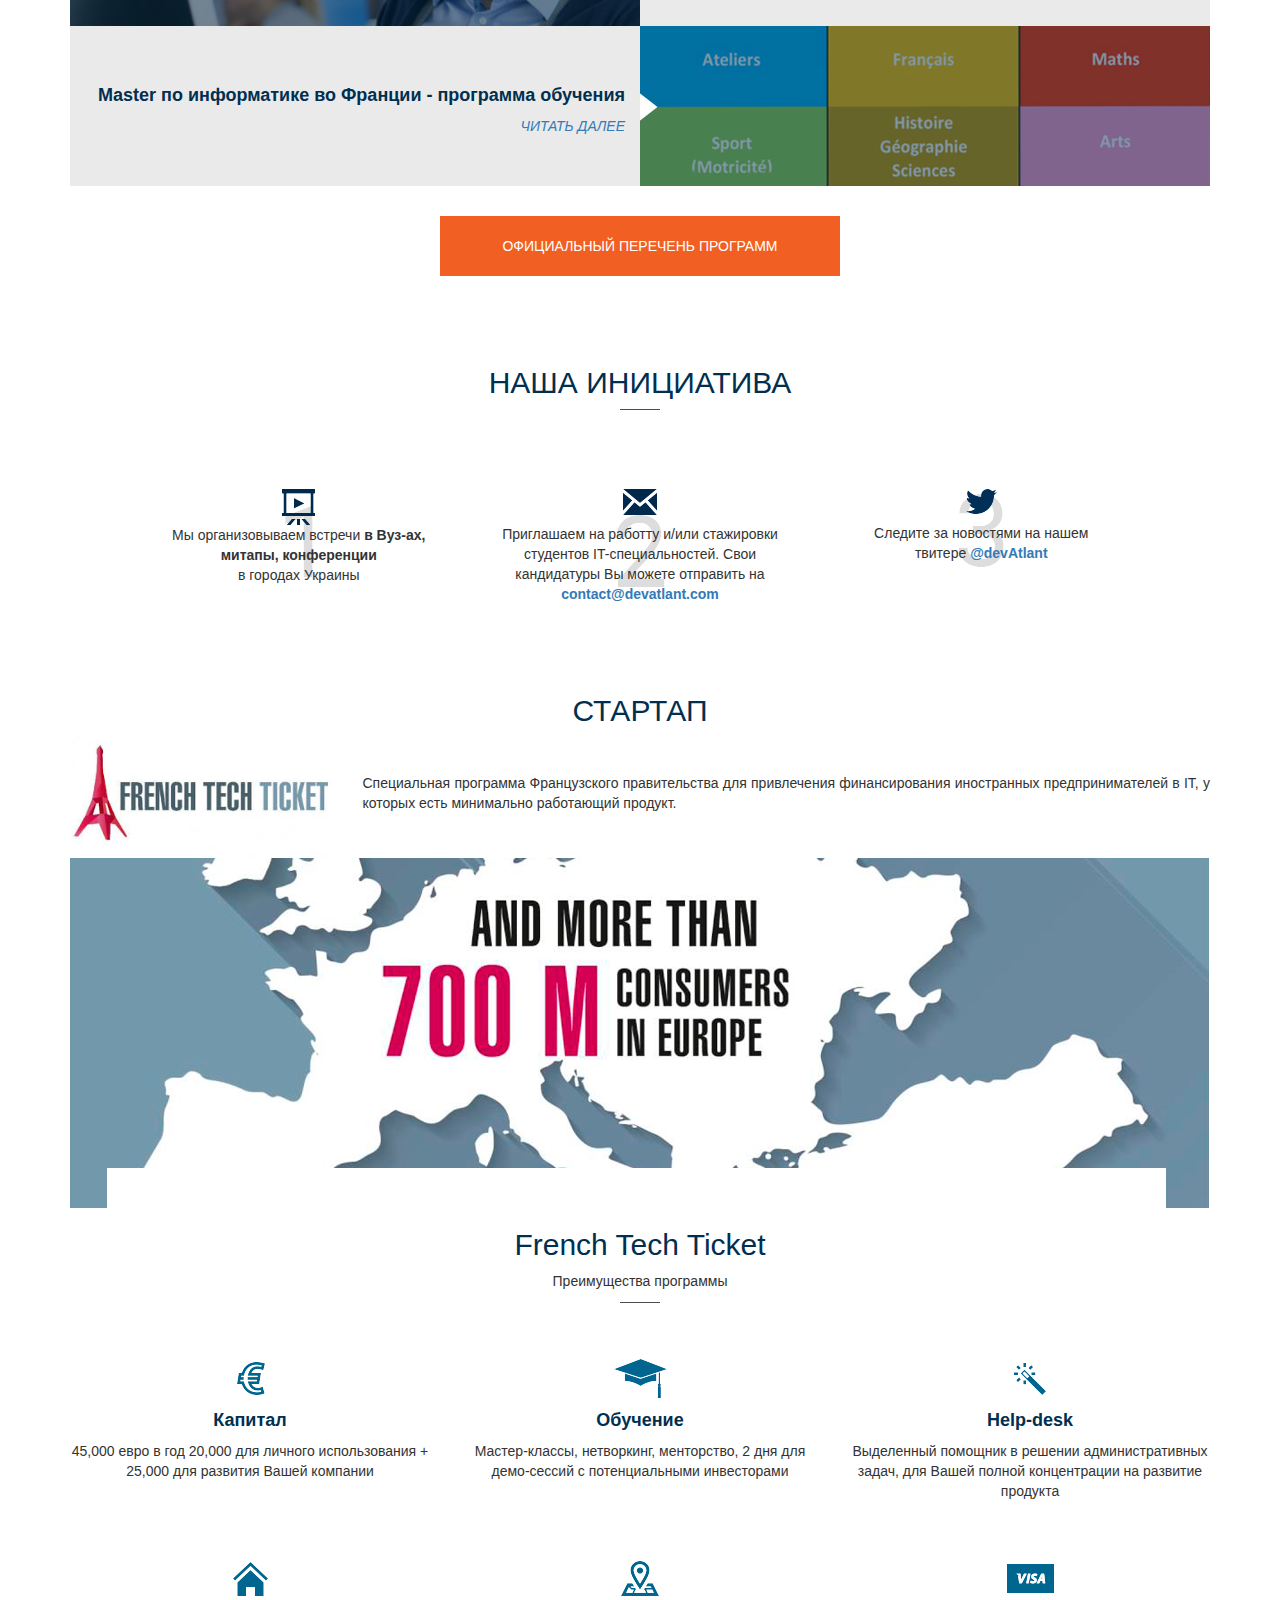
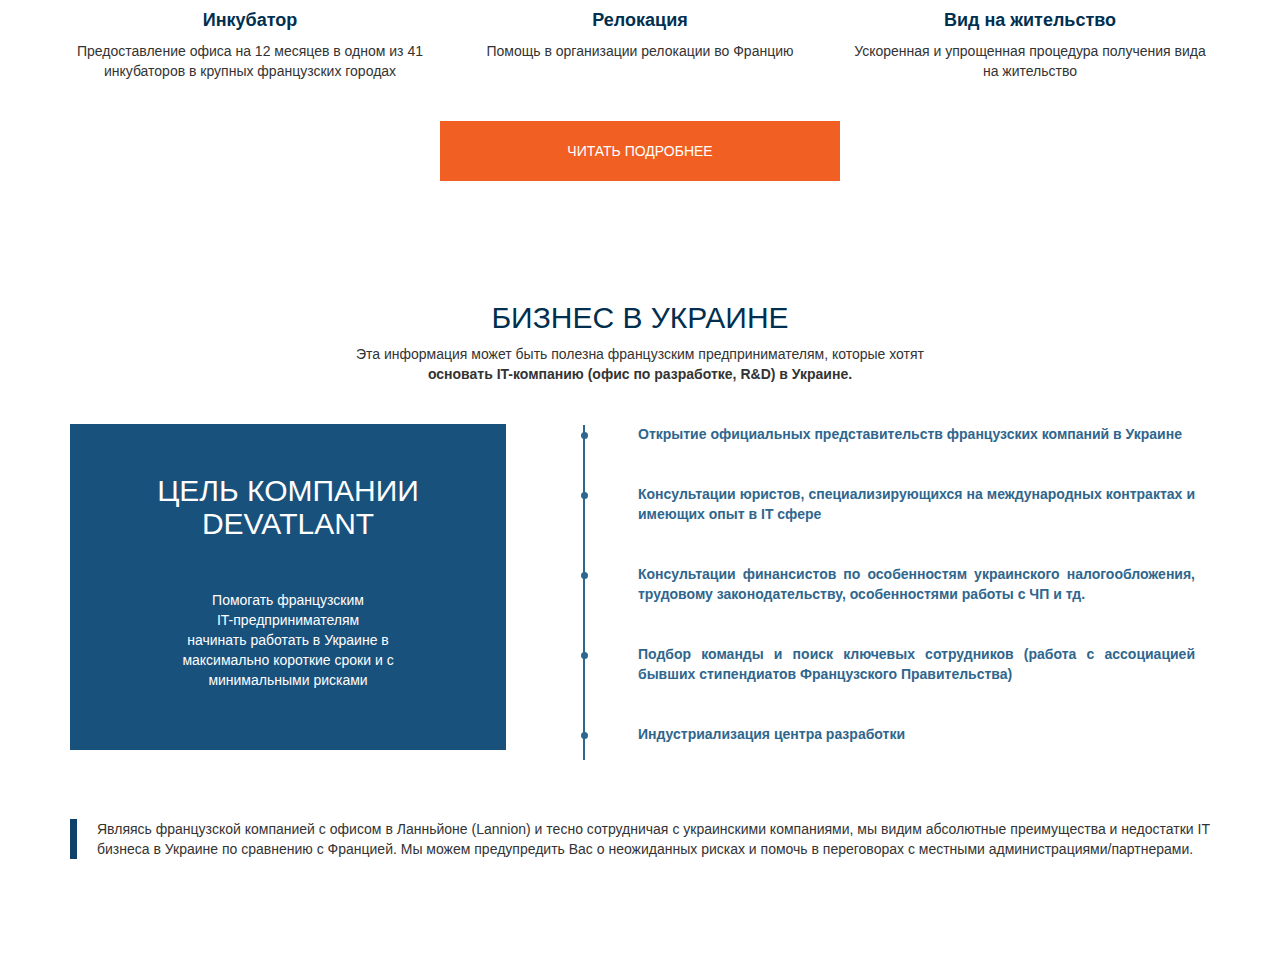
==== commit 9eb51221: "push new design to prod" ====
--- a/devanlant_main.html
+++ b/devanlant_main.html
@@ -7,22 +7,45 @@
 
     <title>Стипендии Французского Правительства</title>
     <meta name="viewport" content="width=device-width, initial-scale=1">
+    <meta name="viewport" content="width=device-width, initial-scale=1">
+    <meta name="description" content="devatlant - software company providing top-class solutions">
+    <meta name="description" content="FrenchTech in Ukraine promoted by DevAtlant company">
+    <meta name="keywords" content="студентам, стипендии, учеба во Франции, стипендии BGF, BGF, стипендии Французского Правительства">
+    <meta name="author" content="Yevgen Voronetskyy">
 
     <!-- Bootstrap -->
 	<link href="styles/bootstrap/bootstrap.min.css" rel="stylesheet">
 
 	<!-- Style -->
     <link href="styles/main-page/styles.css" rel="stylesheet">
+    <link href="css/responsive.css" rel="stylesheet">
     
     <!-- Font Oswald -->
-    <link href="https://fonts.googleapis.com/css?family=Oswald:600&amp;subset=cyrillic" rel="stylesheet">
+    <!--link href="https://fonts.googleapis.com/css?family=Oswald:600&amp;subset=cyrillic" rel="stylesheet">
 
     <!-- Font OpenSans -->
-    <link href='https://fonts.googleapis.com/css?family=Open+Sans:600,600italic' rel='stylesheet' type='text/css'>
+    <!--link href='https://fonts.googleapis.com/css?family=Open+Sans:600,600italic' rel='stylesheet' type='text/css'-->
 
     <link rel="icon" type="image/png" href="favicon-32x32.png">
     <link rel="shortcut icon" type="image/x-icon" href="favicon.ico">
 
+    <!-- Favicon -->
+    <link rel="apple-touch-icon" sizes="60x60" href="/apple-icon-60x60.png">
+    <link rel="apple-touch-icon" sizes="72x72" href="/apple-icon-72x72.png">
+    <link rel="apple-touch-icon" sizes="76x76" href="/apple-icon-76x76.png">
+    <link rel="apple-touch-icon" sizes="114x114" href="/apple-icon-114x114.png">
+    <link rel="apple-touch-icon" sizes="120x120" href="/apple-icon-120x120.png">
+    <link rel="apple-touch-icon" sizes="144x144" href="/apple-icon-144x144.png">
+    <link rel="apple-touch-icon" sizes="152x152" href="/apple-icon-152x152.png">
+    <link rel="apple-touch-icon" sizes="180x180" href="/apple-icon-180x180.png">
+    <link rel="icon" type="image/png" sizes="192x192"  href="/android-icon-192x192.png">
+    <link rel="icon" type="image/png" sizes="32x32" href="/favicon-32x32.png">
+    <link rel="icon" type="image/png" sizes="96x96" href="/favicon-96x96.png">
+    <link rel="icon" type="image/png" sizes="16x16" href="/favicon-16x16.png">
+    <link rel="manifest" href="/manifest.json">
+    <meta name="msapplication-TileColor" content="#ffffff">
+    <meta name="msapplication-TileImage" content="/ms-icon-144x144.png">
+    <meta name="theme-color" content="#ffffff">
 </head>
 
 <body>
@@ -58,8 +81,8 @@
 
         <!-- HEADER block-item-->
         <div class="row wrap-block_header">
-            <div class="col-sm-4 block-item_header ">
-                <div class="item_header text-center thumbnail">
+            <div class="col-sm-4 block-item_header " data-wow-delay="1000ms">
+                <div class="item_header text-center thumbnail wow fadeInDown">
                     <h3>СТУДЕНТ</h3>
                     <img src="images/main-page/line_white.png" alt="line">   
                     <p>Стипендии Французского Правительства для получения Master degree 1 год во Франции.</p>
--- a/css/responsive.css
+++ b/css/responsive.css
@@ -0,0 +1,61 @@
+/* This Css is for small mobile */
+@media (min-width: 320px) {
+
+    .single_fun_facts {
+        padding-bottom: 60px;
+    }
+    .skills-lang, .skills-devops, .skills-ind {
+        height: 390px;
+    }
+    .skills-start {
+        height: 365px;
+    }
+    .skills-test{
+        height: 340px;
+    }
+    .skills-sales {
+        height: 315px;
+    }
+}
+
+/* This Css is for tablet */
+
+@media (min-width: 760px) {
+
+    .single_fun_facts {
+        padding-bottom: 50px;
+    }
+}
+
+@media (max-width: 991px) {
+    .chart1,.chart2,.chart3,.chart4,.chart5,.chart6{
+        display: none;
+    }
+    .info{
+        top:0;
+    }
+    .skills:hover .skill-descr,.skills:hover .fa-keyboard-o, .skills:hover .fa-gavel, .skills:hover .fa-cloud, .skills:hover .fa-puzzle-piece, .skills:hover .fa-bug, .skills:hover .fa-video-camera{
+        display: none;
+
+    }
+}
+/* This Css is for Medium Deviced */
+
+@media (min-width: 992px) {
+ 
+    .single_fun_facts {
+        padding-bottom: 0px;
+    }
+    .skills-row-first, .skills-lang, .skills-start, .skills-devops{
+        height: 570px;
+    }
+    .skills-row-second, .skills-ind, .skills-test, .skills-sales {
+        height: 575px;
+    } 
+
+}
+@media (min-width: 1130px) {
+     .skills-row-second, .skills-ind, .skills-test, .skills-sales {
+        height: 526px;
+    } 
+}
